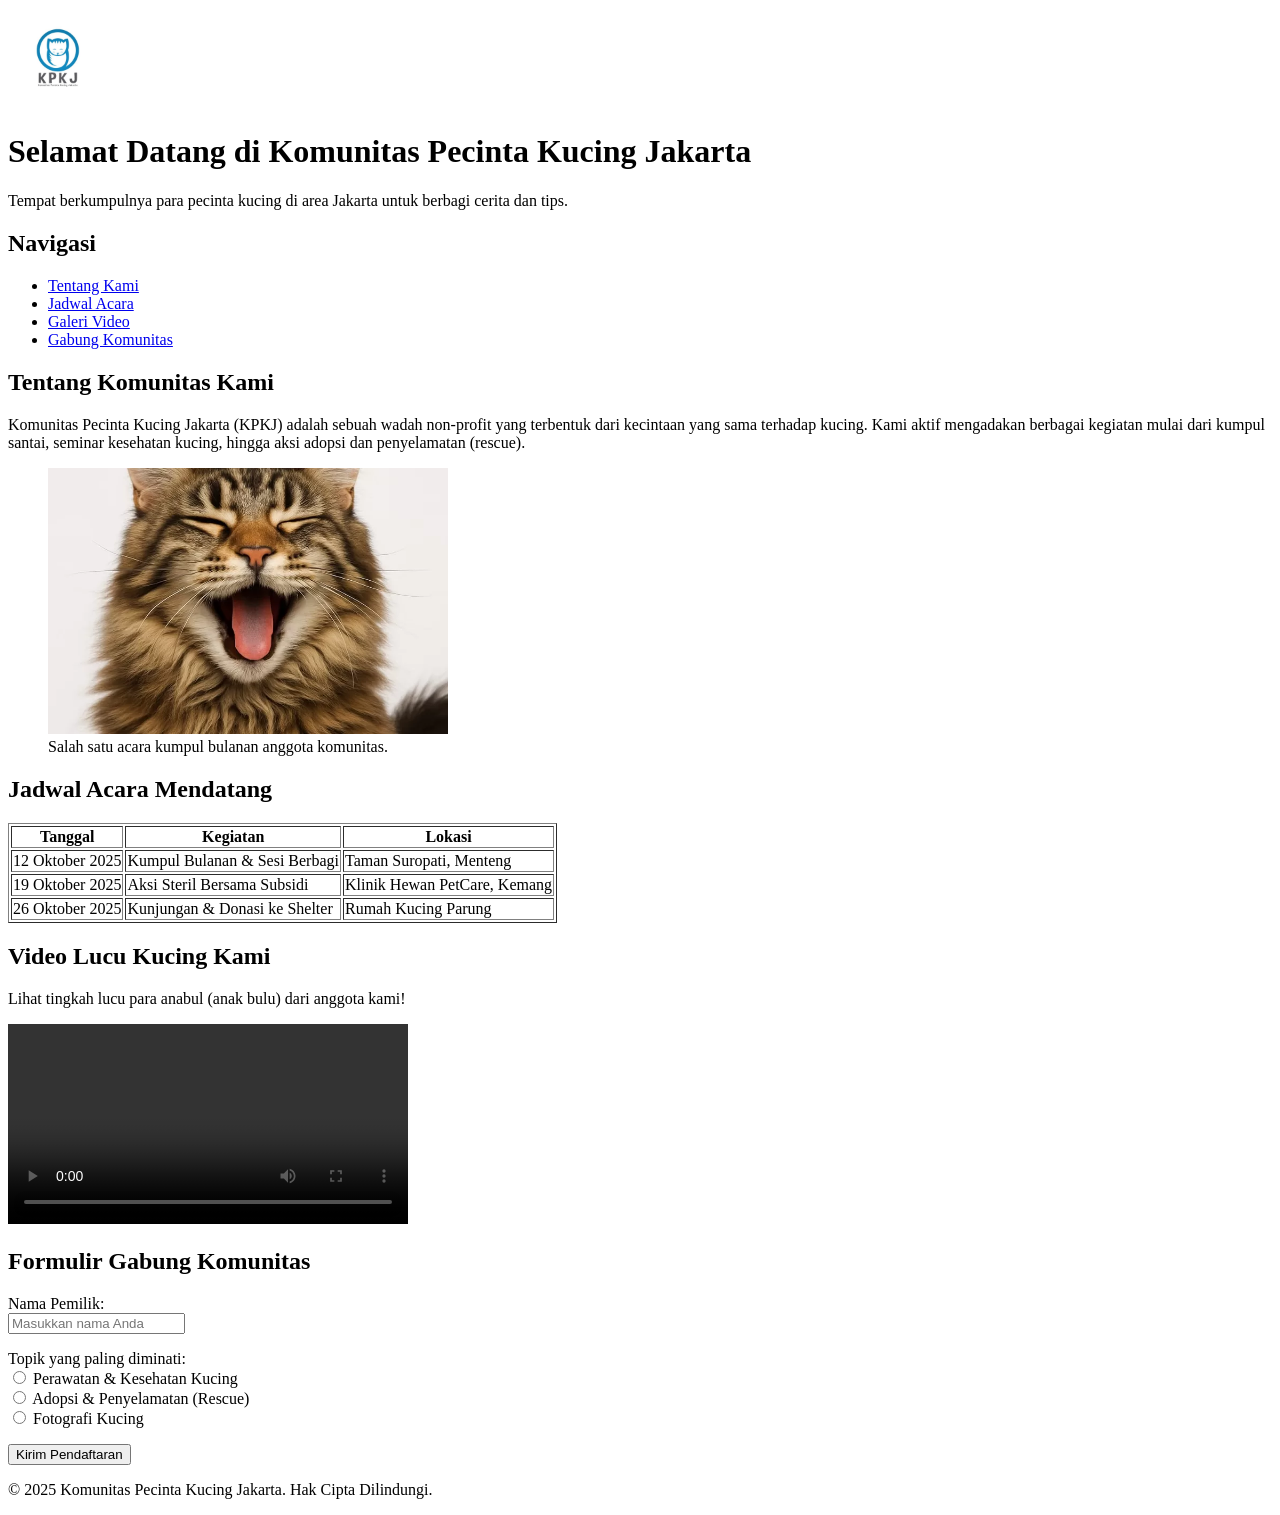
==== index.html @ 1b392320 "Tugas 1 Pemograman Web : HTML" ====
<!DOCTYPE html>
<html lang="id">
<head>
    <meta charset="UTF-8">
    <meta name="viewport" content="width=device-width, initial-scale=1.0">
    <title>Komunitas Pecinta Kucing Jakarta</title>
</head>
<body>

    <header>
        <img src="img/201708055984b64396a40.jpg" alt="Logo Komunitas Pecinta Kucing Jakarta" width="100" height="100">
        <h1>Selamat Datang di Komunitas Pecinta Kucing Jakarta</h1>
        <p>Tempat berkumpulnya para pecinta kucing di area Jakarta untuk berbagi cerita dan tips.</p>
    </header>

    <nav>
        <h2>Navigasi</h2>
        <ul>
            <li><a href="#tentang">Tentang Kami</a></li>
            <li><a href="#jadwal">Jadwal Acara</a></li>
            <li><a href="#video">Galeri Video</a></li>
            <li><a href="#daftar">Gabung Komunitas</a></li>
        </ul>
    </nav>

    <main>
        <section id="tentang">
            <h2>Tentang Komunitas Kami</h2>
            <p>Komunitas Pecinta Kucing Jakarta (KPKJ) adalah sebuah wadah non-profit yang terbentuk dari kecintaan yang sama terhadap kucing. Kami aktif mengadakan berbagai kegiatan mulai dari kumpul santai, seminar kesehatan kucing, hingga aksi adopsi dan penyelamatan (rescue).</p>
            
            <figure>
                <img src="img/WhatsApp-Image-2025-04-30-at-135617-4105432892.webp" alt="Foto acara cat gathering di taman" width="400">
                <figcaption>Salah satu acara kumpul bulanan anggota komunitas.</figcaption>
            </figure>
        </section>

        <section id="jadwal">
            <h2>Jadwal Acara Mendatang</h2>
            <table border="1">
                <thead>
                    <tr>
                        <th>Tanggal</th>
                        <th>Kegiatan</th>
                        <th>Lokasi</th>
                    </tr>
                </thead>
                <tbody>
                    <tr>
                        <td>12 Oktober 2025</td>
                        <td>Kumpul Bulanan & Sesi Berbagi</td>
                        <td>Taman Suropati, Menteng</td>
                    </tr>
                    <tr>
                        <td>19 Oktober 2025</td>
                        <td>Aksi Steril Bersama Subsidi</td>
                        <td>Klinik Hewan PetCare, Kemang</td>
                    </tr>
                    <tr>
                        <td>26 Oktober 2025</td>
                        <td>Kunjungan & Donasi ke Shelter</td>
                        <td>Rumah Kucing Parung</td>
                    </tr>
                </tbody>
            </table>
        </section>

        <section id="video">
             <h2>Video Lucu Kucing Kami</h2>
             <p>Lihat tingkah lucu para anabul (anak bulu) dari anggota kami!</p>
             <video src="video/Play this to attract your cat and make it meow back (works instantly!).mp4" width="400" controls>
                Browser Anda tidak mendukung tag video.
             </video>
        </section>

        <section id="daftar">
            <h2>Formulir Gabung Komunitas</h2>
            <form action="/submit-form" method="post">
                <p>
                    <label for="nama">Nama Pemilik:</label><br>
                    <input type="text" id="nama" name="nama_pemilik" placeholder="Masukkan nama Anda">
                </p>
                <p>
                    Topik yang paling diminati:<br>
                    <input type="radio" id="perawatan" name="topik" value="perawatan">
                    <label for="perawatan">Perawatan & Kesehatan Kucing</label><br>
                    <input type="radio" id="adopsi" name="topik" value="adopsi">
                    <label for="adopsi">Adopsi & Penyelamatan (Rescue)</label><br>
                    <input type="radio" id="fotografi" name="topik" value="fotografi">
                    <label for="fotografi">Fotografi Kucing</label>
                </p>
                <p>
                    <button type="submit">Kirim Pendaftaran</button>
                </p>
            </form>
        </section>

    </main>

    <footer>
        <p>&copy; 2025 Komunitas Pecinta Kucing Jakarta. Hak Cipta Dilindungi.</p>
    </footer>

</body>
</html>
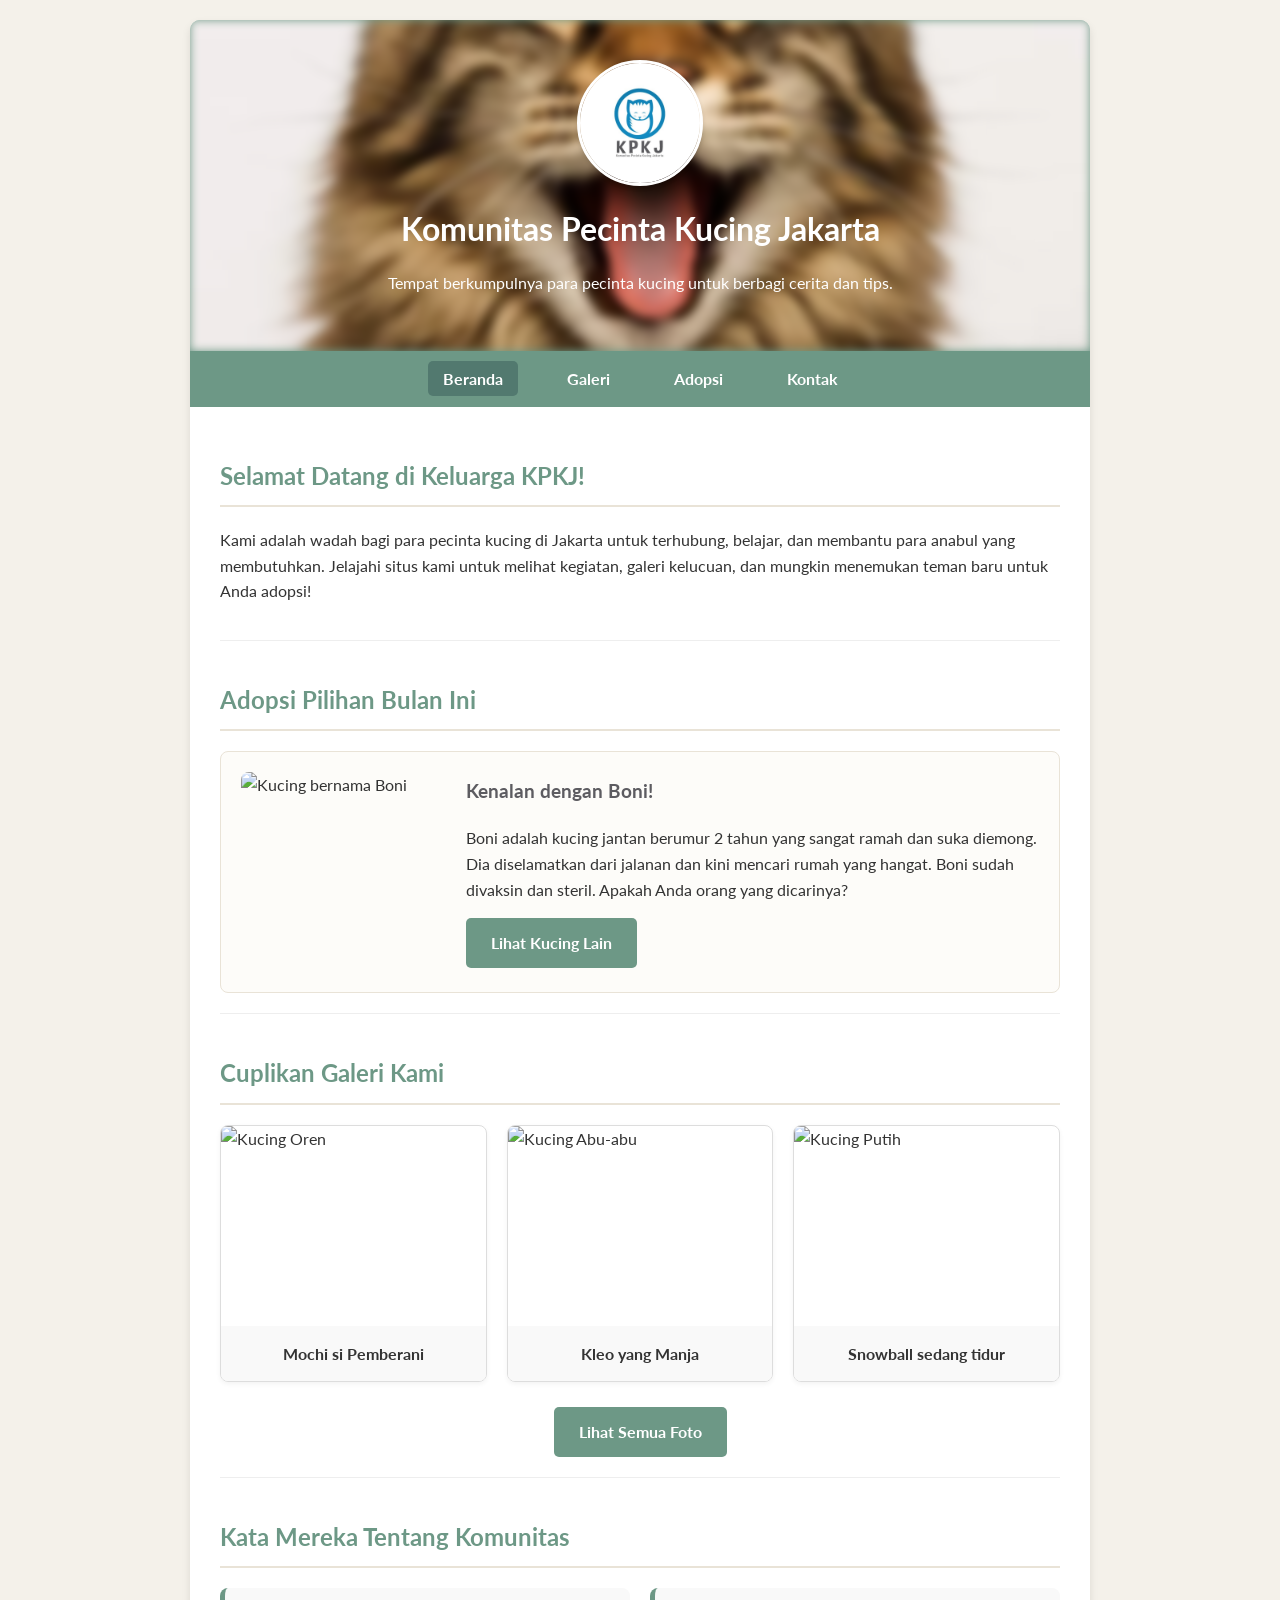
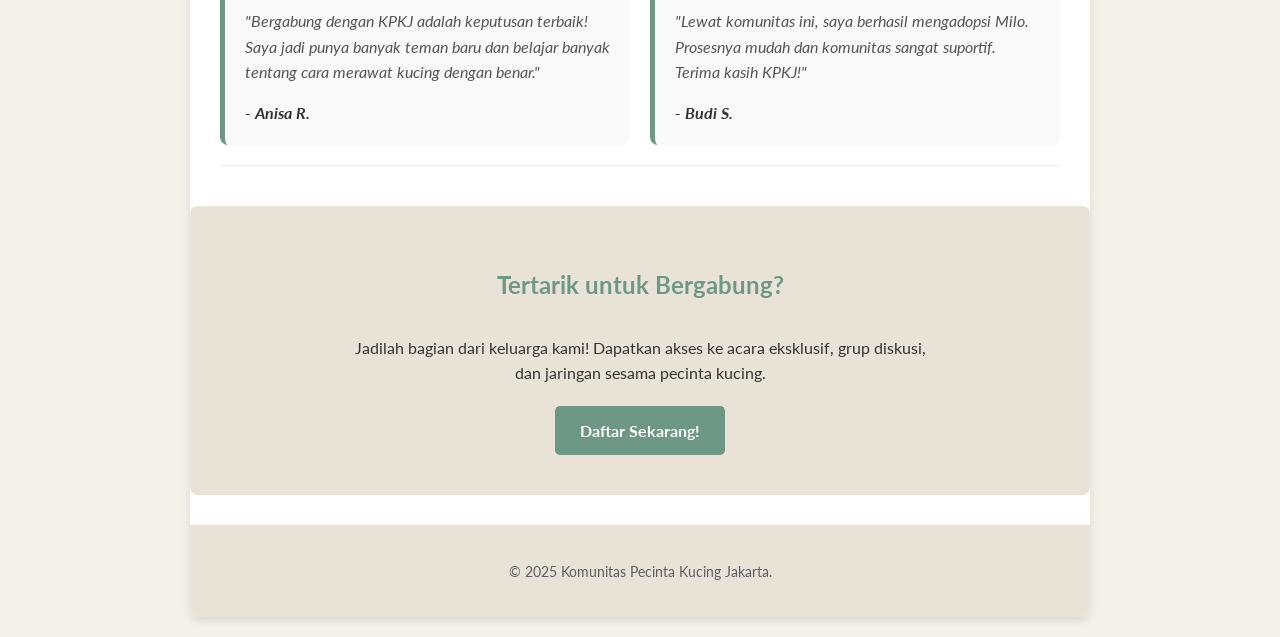
==== commit 9b641369: "UPDATE WEB" ====
--- a/index.html
+++ b/index.html
@@ -4,101 +4,91 @@
     <meta charset="UTF-8">
     <meta name="viewport" content="width=device-width, initial-scale=1.0">
     <title>Komunitas Pecinta Kucing Jakarta</title>
+    <link rel="preconnect" href="https://fonts.googleapis.com">
+    <link rel="preconnect" href="https://fonts.gstatic" crossorigin>
+    <link href="https://fonts.googleapis.com/css2?family=Lato:wght@400;700&display=swap" rel="stylesheet">
+    <link rel="stylesheet" href="style.css">
 </head>
 <body>
+    <div class="container">
+        <header>
+            <img src="img/201708055984b64396a40.jpg" alt="Logo Komunitas" class="logo">
+            <h1>Komunitas Pecinta Kucing Jakarta</h1>
+            <p>Tempat berkumpulnya para pecinta kucing untuk berbagi cerita dan tips.</p>
+        </header>
 
-    <header>
-        <img src="img/201708055984b64396a40.jpg" alt="Logo Komunitas Pecinta Kucing Jakarta" width="100" height="100">
-        <h1>Selamat Datang di Komunitas Pecinta Kucing Jakarta</h1>
-        <p>Tempat berkumpulnya para pecinta kucing di area Jakarta untuk berbagi cerita dan tips.</p>
-    </header>
+        <nav>
+            <ul>
+                <li><a href="index.html" class="active">Beranda</a></li>
+                <li><a href="galeri.html">Galeri</a></li>
+                <li><a href="adopsi.html">Adopsi</a></li>
+                <li><a href="kontak.html">Kontak</a></li>
+            </ul>
+        </nav>
 
-    <nav>
-        <h2>Navigasi</h2>
-        <ul>
-            <li><a href="#tentang">Tentang Kami</a></li>
-            <li><a href="#jadwal">Jadwal Acara</a></li>
-            <li><a href="#video">Galeri Video</a></li>
-            <li><a href="#daftar">Gabung Komunitas</a></li>
-        </ul>
-    </nav>
+        <main>
+            <section id="welcome">
+                <h2>Selamat Datang di Keluarga KPKJ!</h2>
+                <p>Kami adalah wadah bagi para pecinta kucing di Jakarta untuk terhubung, belajar, dan membantu para anabul yang membutuhkan. Jelajahi situs kami untuk melihat kegiatan, galeri kelucuan, dan mungkin menemukan teman baru untuk Anda adopsi!</p>
+            </section>
 
-    <main>
-        <section id="tentang">
-            <h2>Tentang Komunitas Kami</h2>
-            <p>Komunitas Pecinta Kucing Jakarta (KPKJ) adalah sebuah wadah non-profit yang terbentuk dari kecintaan yang sama terhadap kucing. Kami aktif mengadakan berbagai kegiatan mulai dari kumpul santai, seminar kesehatan kucing, hingga aksi adopsi dan penyelamatan (rescue).</p>
+            <section id="adopsi-spotlight">
+                <h2>Adopsi Pilihan Bulan Ini</h2>
+                <div class="spotlight-card">
+                    <img src="images/adopsi-spotlight.jpg" alt="Kucing bernama Boni">
+                    <div class="spotlight-info">
+                        <h3>Kenalan dengan Boni!</h3>
+                        <p>Boni adalah kucing jantan berumur 2 tahun yang sangat ramah dan suka diemong. Dia diselamatkan dari jalanan dan kini mencari rumah yang hangat. Boni sudah divaksin dan steril. Apakah Anda orang yang dicarinya?</p>
+                        <a href="adopsi.html" class="btn">Lihat Kucing Lain</a>
+                    </div>
+                </div>
+            </section>
+
+            <section id="gallery-preview">
+                <h2>Cuplikan Galeri Kami</h2>
+                <div class="gallery-grid-preview">
+                    <div class="gallery-item">
+                        <img src="images/kucing1.jpg" alt="Kucing Oren">
+                        <p>Mochi si Pemberani</p>
+                    </div>
+                    <div class="gallery-item">
+                        <img src="images/kucing2.jpg" alt="Kucing Abu-abu">
+                        <p>Kleo yang Manja</p>
+                    </div>
+                    <div class="gallery-item">
+                        <img src="images/kucing3.jpg" alt="Kucing Putih">
+                        <p>Snowball sedang tidur</p>
+                    </div>
+                </div>
+                <div class="text-center">
+                    <a href="galeri.html" class="btn">Lihat Semua Foto</a>
+                </div>
+            </section>
+
+            <section id="testimonials">
+                <h2>Kata Mereka Tentang Komunitas</h2>
+                <div class="testimonial-grid">
+                    <div class="testimonial-card">
+                        <blockquote>"Bergabung dengan KPKJ adalah keputusan terbaik! Saya jadi punya banyak teman baru dan belajar banyak tentang cara merawat kucing dengan benar."</blockquote>
+                        <cite>- Anisa R.</cite>
+                    </div>
+                    <div class="testimonial-card">
+                        <blockquote>"Lewat komunitas ini, saya berhasil mengadopsi Milo. Prosesnya mudah dan komunitas sangat suportif. Terima kasih KPKJ!"</blockquote>
+                        <cite>- Budi S.</cite>
+                    </div>
+                </div>
+            </section>
             
-            <figure>
-                <img src="img/WhatsApp-Image-2025-04-30-at-135617-4105432892.webp" alt="Foto acara cat gathering di taman" width="400">
-                <figcaption>Salah satu acara kumpul bulanan anggota komunitas.</figcaption>
-            </figure>
-        </section>
+            <section id="cta">
+                <h2>Tertarik untuk Bergabung?</h2>
+                <p>Jadilah bagian dari keluarga kami! Dapatkan akses ke acara eksklusif, grup diskusi, dan jaringan sesama pecinta kucing.</p>
+                <a href="kontak.html" class="btn">Daftar Sekarang!</a>
+            </section>
+        </main>
 
-        <section id="jadwal">
-            <h2>Jadwal Acara Mendatang</h2>
-            <table border="1">
-                <thead>
-                    <tr>
-                        <th>Tanggal</th>
-                        <th>Kegiatan</th>
-                        <th>Lokasi</th>
-                    </tr>
-                </thead>
-                <tbody>
-                    <tr>
-                        <td>12 Oktober 2025</td>
-                        <td>Kumpul Bulanan & Sesi Berbagi</td>
-                        <td>Taman Suropati, Menteng</td>
-                    </tr>
-                    <tr>
-                        <td>19 Oktober 2025</td>
-                        <td>Aksi Steril Bersama Subsidi</td>
-                        <td>Klinik Hewan PetCare, Kemang</td>
-                    </tr>
-                    <tr>
-                        <td>26 Oktober 2025</td>
-                        <td>Kunjungan & Donasi ke Shelter</td>
-                        <td>Rumah Kucing Parung</td>
-                    </tr>
-                </tbody>
-            </table>
-        </section>
-
-        <section id="video">
-             <h2>Video Lucu Kucing Kami</h2>
-             <p>Lihat tingkah lucu para anabul (anak bulu) dari anggota kami!</p>
-             <video src="video/Play this to attract your cat and make it meow back (works instantly!).mp4" width="400" controls>
-                Browser Anda tidak mendukung tag video.
-             </video>
-        </section>
-
-        <section id="daftar">
-            <h2>Formulir Gabung Komunitas</h2>
-            <form action="/submit-form" method="post">
-                <p>
-                    <label for="nama">Nama Pemilik:</label><br>
-                    <input type="text" id="nama" name="nama_pemilik" placeholder="Masukkan nama Anda">
-                </p>
-                <p>
-                    Topik yang paling diminati:<br>
-                    <input type="radio" id="perawatan" name="topik" value="perawatan">
-                    <label for="perawatan">Perawatan & Kesehatan Kucing</label><br>
-                    <input type="radio" id="adopsi" name="topik" value="adopsi">
-                    <label for="adopsi">Adopsi & Penyelamatan (Rescue)</label><br>
-                    <input type="radio" id="fotografi" name="topik" value="fotografi">
-                    <label for="fotografi">Fotografi Kucing</label>
-                </p>
-                <p>
-                    <button type="submit">Kirim Pendaftaran</button>
-                </p>
-            </form>
-        </section>
-
-    </main>
-
-    <footer>
-        <p>&copy; 2025 Komunitas Pecinta Kucing Jakarta. Hak Cipta Dilindungi.</p>
-    </footer>
-
+        <footer>
+            <p>&copy; 2025 Komunitas Pecinta Kucing Jakarta.</p>
+        </footer>
+    </div>
 </body>
 </html>
--- a/style.css
+++ b/style.css
@@ -0,0 +1,358 @@
+/* Pengaturan Dasar dan Font */
+body {
+    font-family: 'Lato', sans-serif;
+    margin: 0;
+    background-color: #f4f1ea;
+    color: #333;
+    line-height: 1.6;
+}
+
+.container {
+    max-width: 900px;
+    margin: 20px auto;
+    background-color: #ffffff;
+    box-shadow: 0 4px 8px rgba(0,0,0,0.1);
+    border-radius: 10px;
+    overflow: hidden;
+}
+
+/* Header */
+/* Header */
+header {
+    position: relative;
+    background-color: #6d9886;
+    z-index: 1;
+    text-align: center;
+    padding: 40px 20px;
+    color: white;
+    overflow: hidden;
+}
+
+header::before {
+    content: '';
+    position: absolute;
+    top: 0;
+    left: 0;
+    width: 100%;
+    height: 100%;
+    background-image: url('img/WhatsApp-Image-2025-04-30-at-135617-4105432892.webp');
+    background-size: cover;
+    background-position: center;
+    filter: blur(5px);
+    z-index: -1;
+}
+header img.logo {
+    width: 120px;
+    height: 120px;
+    border-radius: 50%;
+    border: 3px solid #fff;
+    box-shadow: 0 2px 4px rgba(0,0,0,0.1);
+}
+header h1 {
+    margin: 10px 0 5px 0;
+    color: #FFFFFF;
+}
+
+/* Navigasi */
+nav {
+    background-color: #6d9886;
+    padding: 15px 0;
+    text-align: center;
+}
+nav ul {
+    margin: 0;
+    padding: 0;
+    list-style: none;
+}
+nav li {
+    display: inline-block;
+    margin: 0 15px;
+}
+nav a {
+    color: #ffffff;
+    text-decoration: none;
+    font-weight: bold;
+    padding: 8px 15px;
+    border-radius: 5px;
+    transition: background-color 0.3s, transform 0.2s;
+}
+nav a:hover {
+    background-color: #52796f;
+    transform: translateY(-2px);
+}
+nav a.active {
+    background-color: #52796f;
+}
+
+/* Konten Utama */
+main {
+    padding: 30px;
+}
+article {
+    margin-bottom: 30px;
+    padding-bottom: 20px;
+    border-bottom: 1px solid #eee;
+}
+article:last-child {
+    border-bottom: none;
+}
+h2 {
+    color: #6d9886;
+    border-bottom: 2px solid #e9e3d7;
+    padding-bottom: 10px;
+}
+
+/* Tabel */
+table {
+    width: 100%;
+    border-collapse: collapse;
+    margin-top: 20px;
+}
+th, td {
+    padding: 12px;
+    text-align: left;
+    border-bottom: 1px solid #ddd;
+}
+thead {
+    background-color: #f2f2f2;
+}
+
+/* Tombol */
+.btn {
+    display: inline-block;
+    background-color: #6d9886;
+    color: #ffffff;
+    border: none;
+    padding: 12px 25px;
+    font-size: 16px;
+    font-weight: bold;
+    border-radius: 5px;
+    cursor: pointer;
+    text-decoration: none;
+    text-align: center;
+    transition: background-color 0.3s;
+}
+.btn:hover {
+    background-color: #52796f;
+}
+
+/* Footer */
+footer {
+    text-align: center;
+    padding: 20px;
+    background-color: #e9e3d7;
+    color: #5d5c61;
+    font-size: 0.9em;
+}
+
+.gallery-grid {
+    display: grid;
+    grid-template-columns: repeat(auto-fill, minmax(250px, 1fr));
+    gap: 20px;
+    margin-top: 20px;
+}
+.gallery-item {
+    border: 1px solid #ddd;
+    border-radius: 8px;
+    overflow: hidden;
+    box-shadow: 0 2px 5px rgba(0,0,0,0.05);
+    transition: transform 0.3s, box-shadow 0.3s;
+}
+.gallery-item:hover {
+    transform: translateY(-5px);
+    box-shadow: 0 4px 10px rgba(0,0,0,0.1);
+}
+.gallery-item img {
+    width: 100%;
+    height: 200px;
+    object-fit: cover;
+    display: block;
+}
+.gallery-item p {
+    text-align: center;
+    padding: 15px;
+    margin: 0;
+    font-weight: bold;
+    background-color: #f9f9f9;
+}
+
+/* Halaman Adopsi */
+.adoption-card {
+    display: flex;
+    gap: 20px;
+    margin-bottom: 25px;
+    padding: 15px;
+    background: #fafafa;
+    border-radius: 8px;
+    border: 1px solid #eee;
+}
+.adoption-card img {
+    width: 150px;
+    height: 150px;
+    object-fit: cover;
+    border-radius: 8px;
+}
+.adoption-card-info h3 {
+    margin-top: 0;
+    color: #5d5c61;
+}
+
+/* Formulir Kontak */
+form label {
+    display: block;
+    margin-bottom: 5px;
+    font-weight: bold;
+}
+form p {
+    margin-bottom: 15px;
+}
+form input[type="text"],
+form input[type="email"],
+form select,
+form textarea {
+    width: 100%;
+    padding: 10px;
+    border: 1px solid #ccc;
+    border-radius: 5px;
+    box-sizing: border-box;
+}
+form textarea {
+    min-height: 120px;
+    resize: vertical;
+}
+
+main section {
+    margin-bottom: 40px;
+    padding-bottom: 20px;
+    border-bottom: 1px solid #eee;
+}
+main section:last-child {
+    border-bottom: none;
+    margin-bottom: 0;
+    padding-bottom: 0;
+}
+
+/* Spotlight Adopsi */
+.spotlight-card {
+    display: flex;
+    align-items: center;
+    gap: 25px;
+    background-color: #fdfcf9;
+    padding: 20px;
+    border-radius: 8px;
+    border: 1px solid #e9e3d7;
+}
+.spotlight-card img {
+    width: 200px;
+    height: 200px;
+    object-fit: cover;
+    border-radius: 8px;
+    flex-shrink: 0; /* Mencegah gambar menyusut */
+}
+.spotlight-info h3 {
+    margin-top: 0;
+    color: #5d5c61;
+}
+
+/* Cuplikan Galeri */
+.gallery-grid-preview {
+    display: grid;
+    grid-template-columns: repeat(3, 1fr);
+    gap: 20px;
+    margin-bottom: 25px;
+}
+.text-center {
+    text-align: center;
+    margin-top: 20px;
+}
+
+/* Testimoni */
+.testimonial-grid {
+    display: grid;
+    grid-template-columns: 1fr 1fr;
+    gap: 20px;
+}
+.testimonial-card {
+    background: #f9f9f9;
+    padding: 20px;
+    border-radius: 8px;
+    border-left: 5px solid #6d9886;
+}
+.testimonial-card blockquote {
+    margin: 0 0 15px 0;
+    font-style: italic;
+    color: #555;
+}
+.testimonial-card cite {
+    font-weight: bold;
+    color: #333;
+}
+
+/* Call to Action (Ajakan Bergabung) */
+#cta {
+    background-color: #e9e3d7;
+    text-align: center;
+    padding: 40px 20px;
+    border-radius: 8px;
+    margin: 20px -30px 0 -30px; /* Trik agar background penuh */
+}
+#cta h2 {
+    border-bottom: none;
+}
+#cta p {
+    max-width: 600px;
+    margin: 0 auto 20px auto;
+}
+
+/* Penyesuaian untuk layar kecil (Responsif) */
+@media (max-width: 768px) {
+    .spotlight-card {
+        flex-direction: column;
+        text-align: center;
+    }
+    .gallery-grid-preview, .testimonial-grid {
+        grid-template-columns: 1fr;
+    }
+}
+
+/* -- GAYA UNTUK GALERI VIDEO -- */
+
+#video-gallery {
+    margin-top: 40px;
+    padding-top: 20px;
+    border-top: 1px solid #eee;
+}
+
+.video-grid {
+    display: grid;
+    /* Tampilkan 2 video per baris di layar besar, 1 di layar kecil */
+    grid-template-columns: repeat(auto-fill, minmax(350px, 1fr));
+    gap: 20px;
+    margin-top: 20px;
+}
+
+.video-item {
+    border: 1px solid #ddd;
+    border-radius: 8px;
+    overflow: hidden;
+    box-shadow: 0 2px 5px rgba(0,0,0,0.05);
+    transition: transform 0.3s, box-shadow 0.3s;
+}
+
+.video-item:hover {
+    transform: translateY(-5px);
+    box-shadow: 0 4px 10px rgba(0,0,0,0.1);
+}
+
+.video-item video {
+    width: 100%; /* Membuat video responsif */
+    display: block; /* Menghilangkan spasi aneh di bawah video */
+}
+
+.video-item p {
+    text-align: center;
+    padding: 15px;
+    margin: 0;
+    font-weight: bold;
+    background-color: #f9f9f9;
+}
